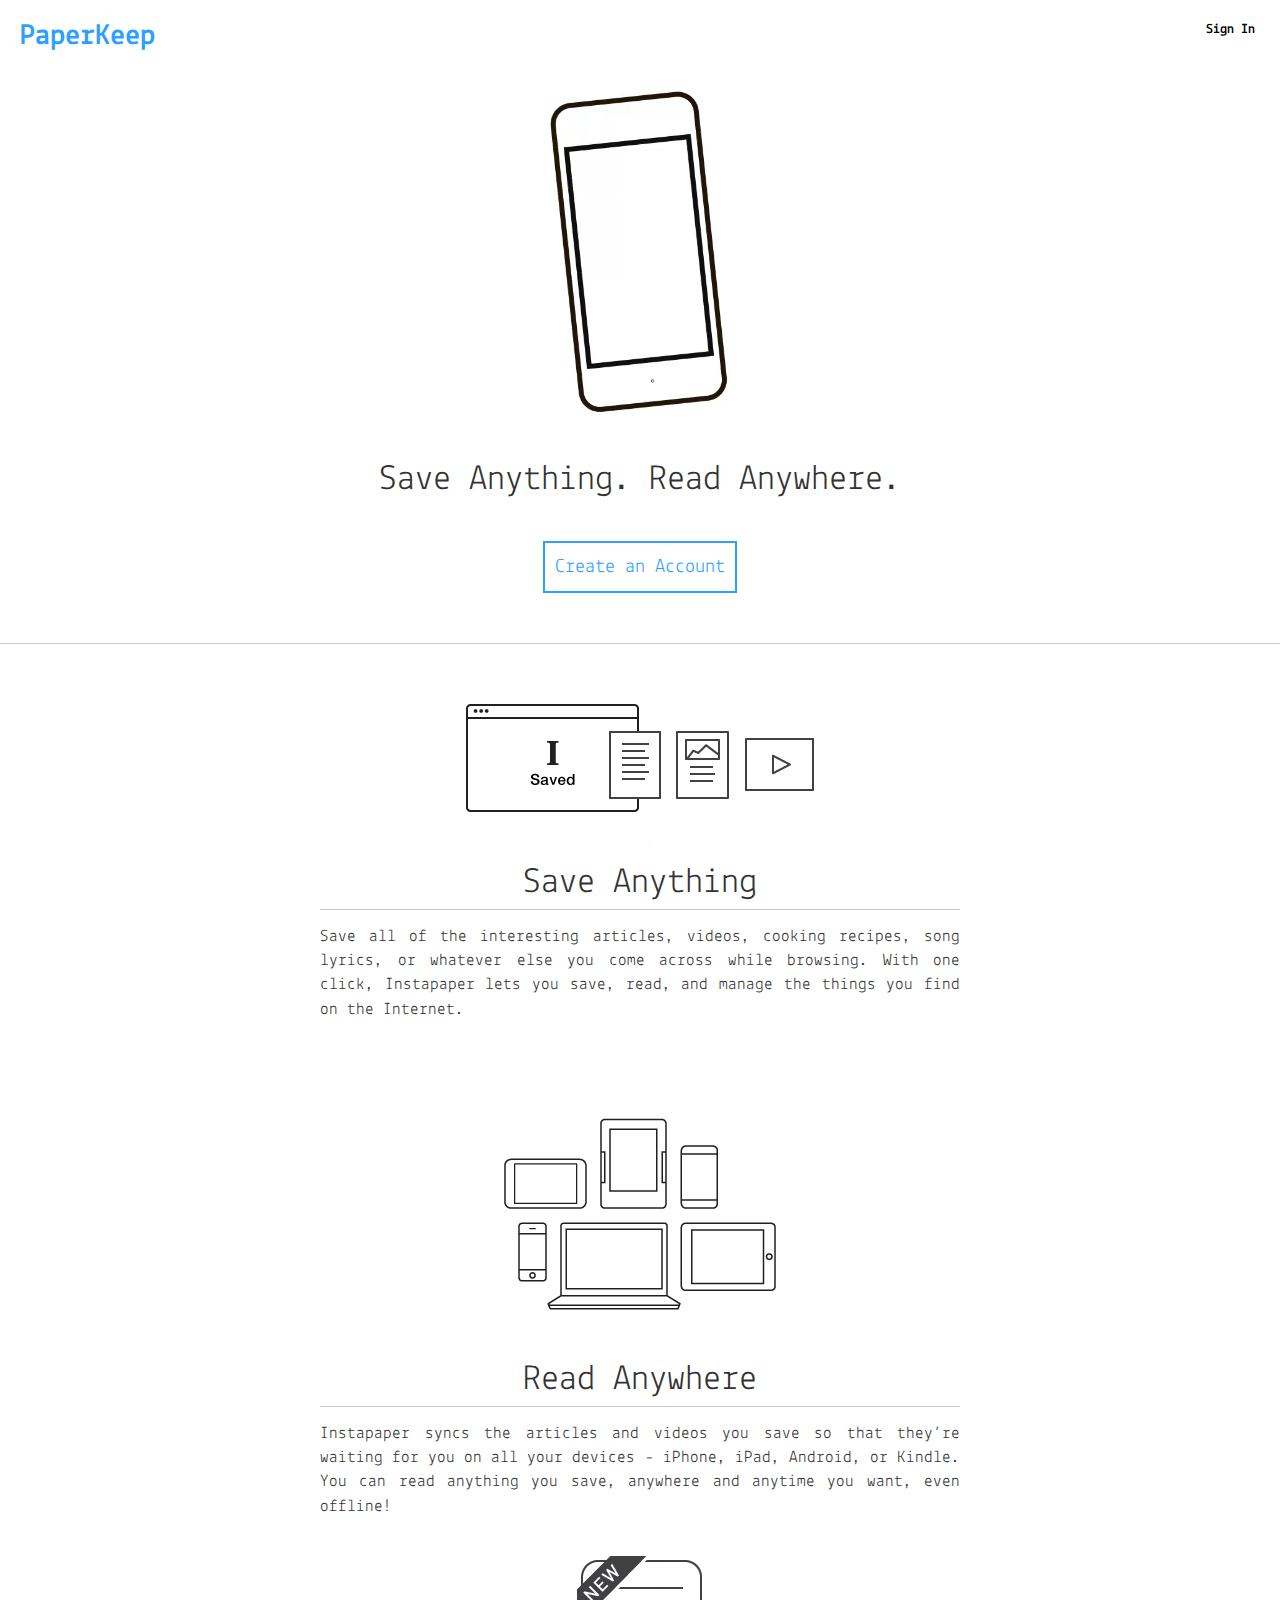
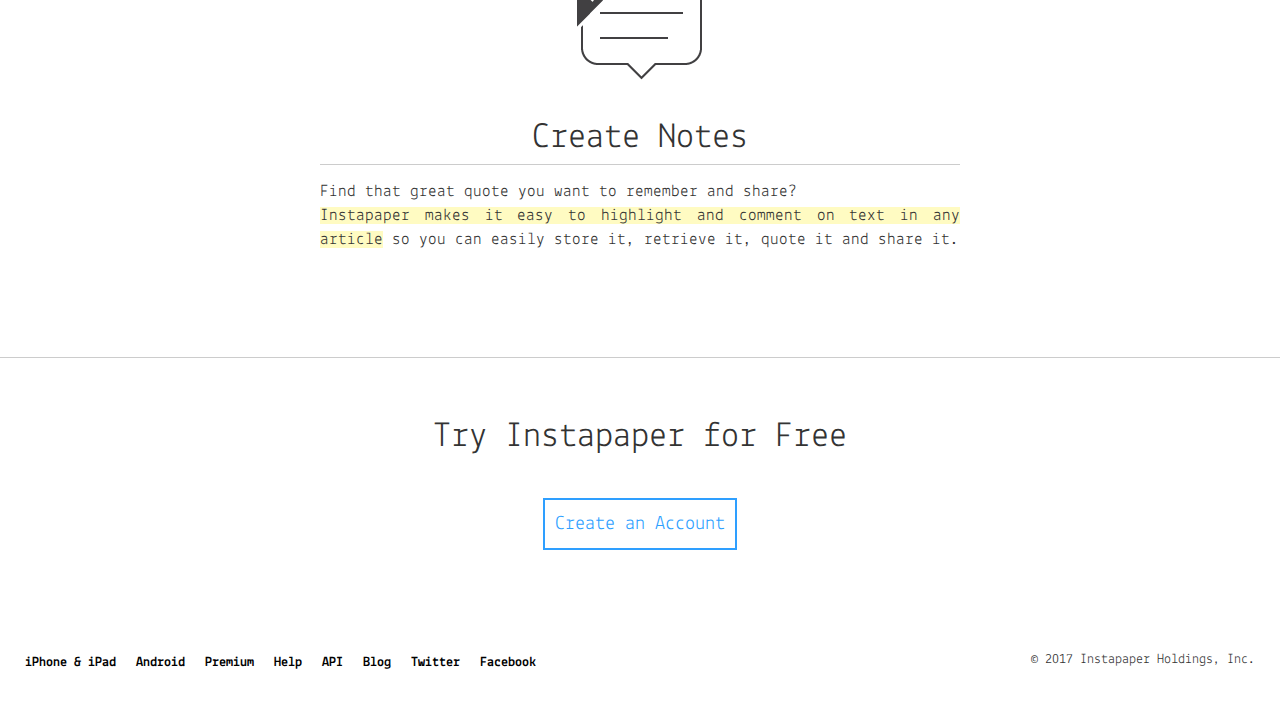
==== index.html @ 192a22cd "Readme and license files added" ====
<html>
  <head>
    <meta charset="UTF-8">
    <meta name="viewport" content="width=device-width, initial-scale=1.0">
    <meta http-equiv="X-UA-Compatible" content="ie=edge">
    <link rel="icon" href="img/favicon.png">
    <!-- Latest compiled and minified CSS -->
    <link rel="stylesheet" href="https://maxcdn.bootstrapcdn.com/bootstrap/3.3.7/css/bootstrap.min.css" integrity="sha384-BVYiiSIFeK1dGmJRAkycuHAHRg32OmUcww7on3RYdg4Va+PmSTsz/K68vbdEjh4u" crossorigin="anonymous">
    <!-- jQuery -->
    <script src="https://ajax.googleapis.com/ajax/libs/jquery/3.1.1/jquery.min.js"></script>
    <!-- Latest compiled and minified JavaScript -->
    <script src="https://maxcdn.bootstrapcdn.com/bootstrap/3.3.7/js/bootstrap.min.js" integrity="sha384-Tc5IQib027qvyjSMfHjOMaLkfuWVxZxUPnCJA7l2mCWNIpG9mGCD8wGNIcPD7Txa" crossorigin="anonymous"></script>
    <link rel="stylesheet" href="css/style.css">
    <title>Adrian Prieto</title>
  </head>
  <body>


  <!-- NAVBAR -->

  <div class="nav">
    <div class="logo">
      <a href="#"><h2><strong>PaperKeep</strong></h2></a>
    </div>
    <div class="nav-link">
        <a href="#myModal" data-toggle="modal" >Sign In</a>
    </div>
  </div><!-- END NAVBAR -->



  <!-- DESCRIPTION -->

  <section class="description margin-bottom">

    <div class="video">
      <video class="intro_video" poster="img/landing_video_poster.png" preload="" autoplay="" loop="">
        <source src="video/ip_landing_video_350kbps.mp4" type="video/mp4">
        <source src="video/ip_landing_video_350kbps.webmhd.webm" type="video/webm">
        <img class="hero_image_fallback" src="img/landing_video_fallback.png" alt="Instapaper works on iPhone, iPad, Android, Kindle, and Desktop" title="Instapaper works on iPhone, iPad, Android, Kindle, and Desktop">
      </video>
    </div>

    <div class="row header-info">
      <h1 class="center_text no-border">Save Anything. Read Anywhere.</h1>
      <div class="row">
        <div class="col-sm-4 col-sm-offset-4">
          <input type="button" class="info_button" value="Create an Account" data-toggle="modal" data-target="#myModal">
        </div>
      </div>
    </div>

    <!-- Modal -->
    <div class="modal fade" id="myModal" tabindex="-1" role="dialog" aria-labelledby="myModalLabel">
      <div class="modal-dialog" role="document">
        <div class="modal-content">

          <div class="modal-header">
            <button type="button" class="close" data-dismiss="modal" aria-label="Close"><span aria-hidden="true">&times;</span></button>
            <h3 class="modal-title" id="myModalLabel"><strong>Create an Account</strong></h3>
          </div>

          <div class="modal-body">

            <div class="row">
              <div class="labels">

                <label for="email">Email </label><br />
                <label for="password">Password </label>

              </div>

              <div class="fields">
                <div class="row">

                  <label class="mobile" for="email">Email </label>
                  <input type="email" name="email" value=""><br />

                  <label class="mobile" for="password">Password </label>
                  <input type="password" name="password" value=""><br />

                  <input class="checkbox" type="checkbox" name="keepme" value="" checked>
                  <label for="email">Keep Me logged In </label><br />

                  <input class="info_button modal-button" type="submit" name="submit" value="Create Account">
                </div>
              </div>
            </div>

          </div>

        </div>
      </div>
    </div>

  </section><!-- END DESCRIPTION -->



  <!-- SAVE -->

  <section class="save border-top">
      <div class="col-xs-10 col-xs-offset-1 col-sm-6 col-sm-offset-3">

        <div class="row">
          <img class="img-responsive"src="img/landing_save_anything.png" alt="landing_save_anything">
        </div>

        <div class="row">
          <h1>Save Anything</h1>
          <p>Save all of the interesting articles, videos, cooking recipes, song lyrics, or whatever else you come across while browsing. With one click, Instapaper lets you save, read, and manage the things you find on the Internet.</p>
        </div>

      </div>
  </section><!-- END SAVE -->



  <!-- READ -->

  <section class="read">
    <div class="col-xs-10 col-xs-offset-1 col-sm-6 col-sm-offset-3">

      <div class="row">
        <img class="img-responsive"src="img/landing_read_anywhere.png" alt="landing_read_anywhere">
      </div>

      <div class="row">
        <h1>Read Anywhere</h1>
        <p>Instapaper syncs the articles and videos you save so that they’re waiting for you on all your devices - iPhone, iPad, Android, or Kindle. You can read anything you save, anywhere and anytime you want, even offline!</p>
      </div>

    </div>
  </section><!-- END READ -->



  <!-- CREATE -->

  <section class="create margin-bottom">

    <div class="col-xs-10 col-xs-offset-1 col-sm-6 col-sm-offset-3">

      <div class="row">
        <img class="img-responsive"src="img/landing_notes.png" alt="landing_notes">
      </div>

      <div class="row">
        <h1>Create Notes</h1>
        <p>Find that great quote you want to remember and share? <br>
          <span class="highlighted">Instapaper makes it easy to highlight and comment on text in any article</span> so you can easily store it, retrieve it, quote it and share it.</p>
      </div>

    </div>

  </section><!-- END CREATE -->



  <!-- TRY -->
  <section class="try border-top">

    <div class="row header-info">
      <h1 class="center_text no-border">Try Instapaper for Free</h1>
      <div class="row">
        <div class="col-sm-4 col-sm-offset-4">
          <input type="button" class="info_button" value="Create an Account" data-toggle="modal" data-target="#myModal">
        </div>
      </div>
    </div>

  </section><!-- END TRY -->

  <footer class="nav-link">

    <div class="footer">

      <div class="links">
        <a href="#">iPhone &amp iPad</a>
        <a href="#">Android</a>
        <a href="#">Premium</a>
        <a href="#">Help</a>
        <a href="#">API</a>
        <a href="#">Blog</a>
        <a href="#">Twitter</a>
        <a href="#">Facebook</a>
      </div>

      <div class="leyend">
        <p class="copy">© 2017 Instapaper Holdings, Inc.</p>
      </div>

    </div>



  </footer>


  <!-- SCRIPTS -->

  <script src="js/script.js"></script>

  </body>
</html>
---- css/style.css ----
/* Colors

white: #FFFFFF;
black: #000000;
blue:  #2E9FFF;
cream: #FFFBC2;

*/

/* ********* FONTS ********* */

@import url('https://fonts.googleapis.com/css?family=Lekton:400,400i,700');
@import url('https://fonts.googleapis.com/css?family=Lato:400,700');

* {
  -moz-box-sizing: border-box;
  -webkit-box-sizing: border-box;
  box-sizing: border-box;
}

body {
  font-family: 'Lekton', sans-serif;
  background-color: #FFFFFF;
}

/* ********* NAV ********* */

.nav {
  min-height: 57px;
}

.logo {
  padding-left: 20px;
  float: left;
}

.nav a {
  color: #2E9FFF;
  float: right;
}

.nav-link {
  padding: 20px 25px 15px 15px;
}

.nav-link a {
  font-weight: bold;
  color: #000000;
}

/* ********* SECTION ********* */

section {
  min-height: 428px;
}

section {
  padding-top: 40px;
}

section img {
  margin: 0 auto;
}

section h1 {
  text-align: center;
  border-bottom: 1px solid #ccc;
  padding-bottom: 5px;
  margin-bottom: 15px;
}

section p {
  font-size: 17px;
  text-align: justify;
}

.margin-bottom {
  margin-bottom: 30px;
}

.border-top {
  border-top: 1px solid #ccc;
}


/* ********* DESCRIPTION ********* */

section.description {
  padding-top: 0;
}

.intro_video {
  margin: 0 auto;
  display: block;
  max-height: 378px;
}

.video_info {
  vertical-align: middle;
}

.header_info h1 {
  font-size: 48px;
}

.center_text {
  text-align: center;
  margin-left: 15%;
  margin-right: 15%;
}

input.info_button {
  font-size: 20px;
  margin: 20px auto;
  padding: 10px;
  display: block;
  background-color: #FFFFFF;
  color: #2E9FFF;
  border: 2px solid #2E9FFF;
  transition: background-color 0.3s ease;
}

input.info_button:hover {
  color: #FFFFFF;
  background-color: #2E9FFF;
}


/* ********* SAVE ********* */

section h1.no-border {
  border-bottom: none;
}

/* ********* CREATE ********* */

p span.highlighted {
  background: #FFFBC2;
}

/* ********* TRY ********* */

section.try {
  min-height: 241px;
}

section.try h1.noborder {
  font-size: xx-large;
}

.try {
  padding-bottom: 60px;
}

/* ********* FOOTER ********* */

footer {
  text-align: center;
}

footer.nav-link {
  margin-bottom: 30px;
}

.links {
  float: left;
  width: 60%;
}

.leyend {
  float: right;
  width: 40%;
}

.footer {
  padding-bottom: 10px;
}

.footer a {
  float: left;
  margin: 3px auto;
  padding: 0 10px 0 10px;
  text-align: center;
}

.footer p {
  float: right;
}

/* ********* MODAL ********* */

.modal {
  font-family: 'Lato', sans-serif;
  margin-top: 100px;
}

h3.modal-title {
  margin-left: 15px;
}

.labels {
  margin-top: 25px;
  margin-bottom: 60px;
  float: left;
  width: 30%;
}

.labels label {
  padding-left: 25px;
  padding-bottom: 20px;
  font-size: 18px;
}

label.mobile {
  display: none;
}

.fields {
  margin-top: 10px;
  float: right;
  width: 70%;
}

.fields input {
  width: 80%;
  margin-bottom: 20px;
  margin-right: 10px;
  font-size: 18px;
}

.fields input.checkbox {
  width: 5%;
  display: inline;
}

.info_button.modal-button {
  float: left;
  color: #FFFFFF;
  background-color: #000000;
  border: 2px solid #000000;
}

.info_button.modal-button:hover {
  background-color: #FFFFFF;
  color: #000000;
}


/* ********* MEDIA QUERIES ********* */

/* Medium Screen */
@media screen and (max-width: 768px) {


  .intro_video {
    max-height: 300;
  }

  .video_info h1 {
    font-size: 30px;
  }

  /* FOOTER */

  footer.nav-link {
    margin-bottom: 0;
  }

  .footer a {
    float: none;
    margin-top: 0px;
  }

  .footer p.copy {
    margin-top: 15px;
    float: none;
    text-align: center;
  }

  .links {
    float: none;
    width: 100%;
  }

  .leyend {
    float: none;
    width: 100%;
  }

  .labels {
    display: none;
  }

  .fields {
    width: 80%;
    margin: 0 auto;
  }

  .fields input {
    font-size: 13px;
    margin-right: 0;
    min-height: 40px;
  }

  label.mobile {
    display: block;
  }

  .modal {
    margin: 0;
  }

  .modal-body {
    height: 100%;
  }

}

/* Portrait Phone and Landscape */
@media screen and (max-width: 540px) {

  .intro_video {
    max-height: 255px;
  }

  .footer {
    padding-bottom: 10px;
  }

}
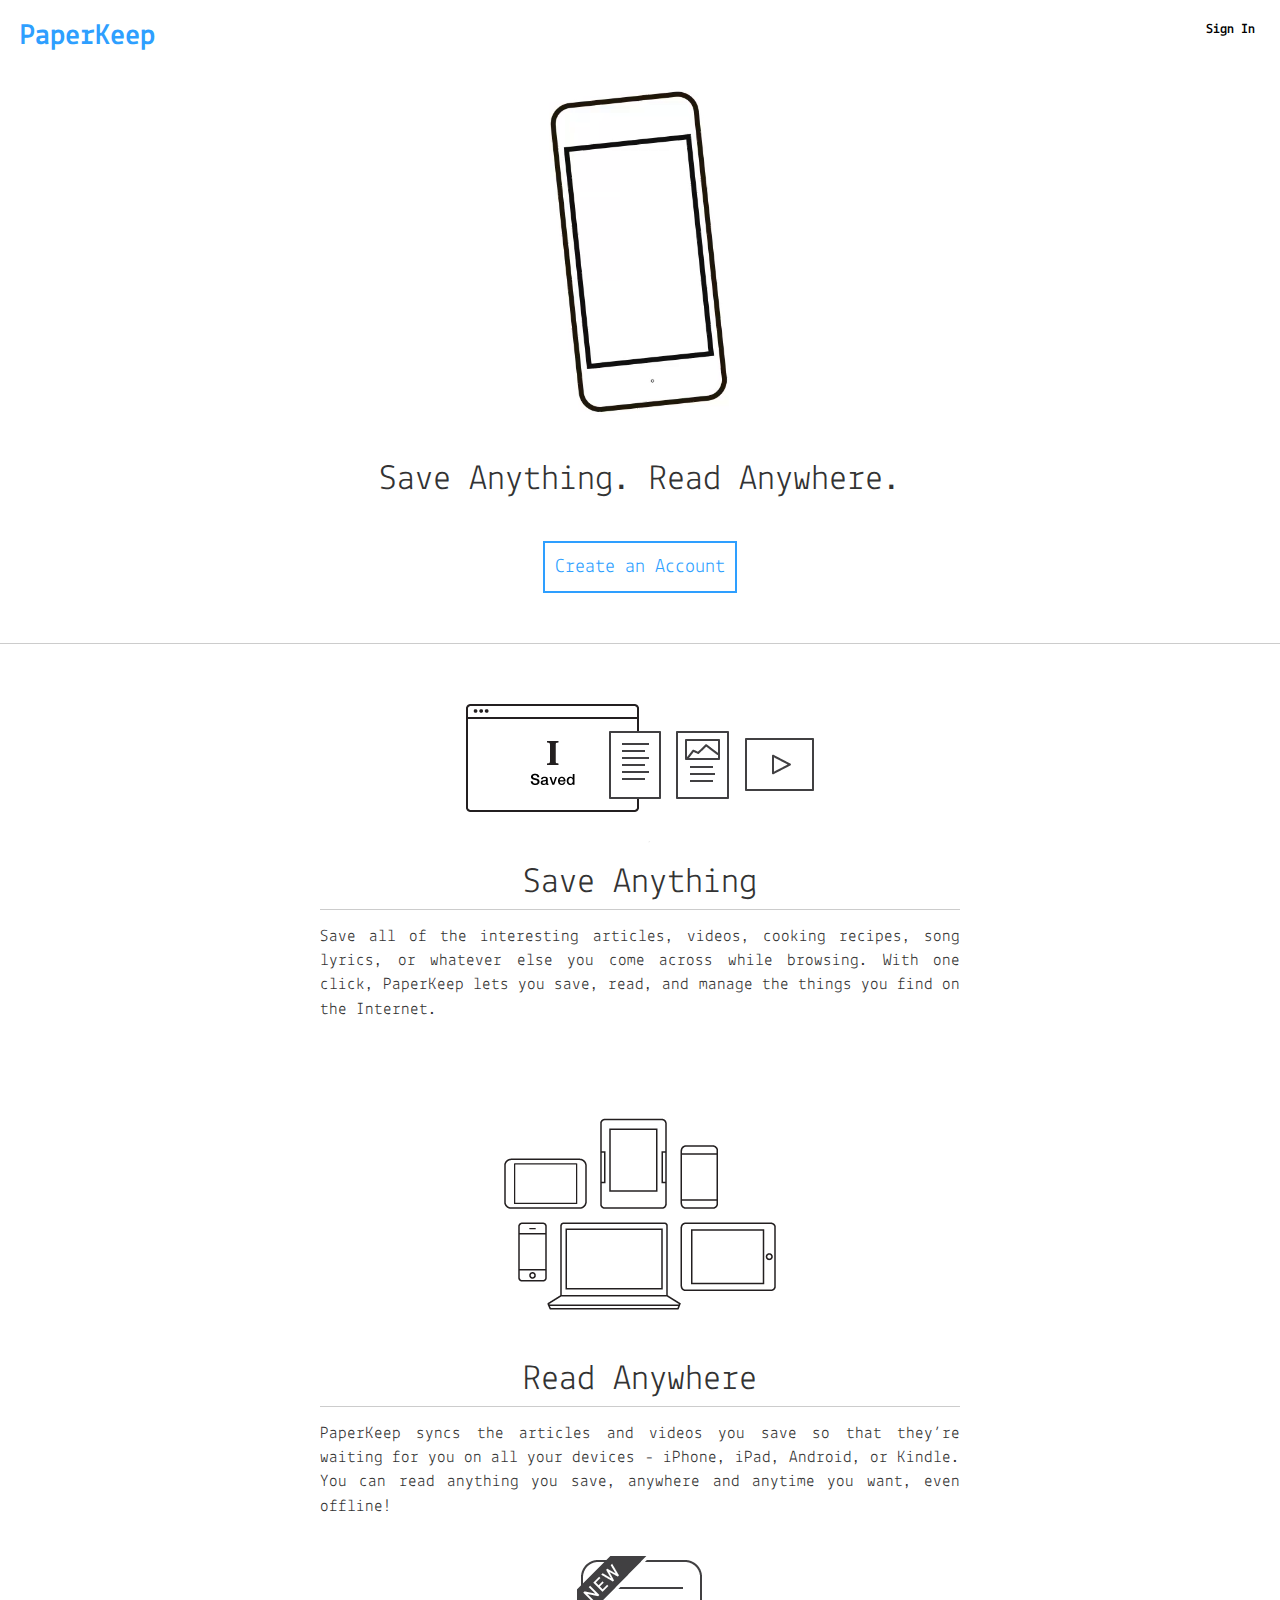
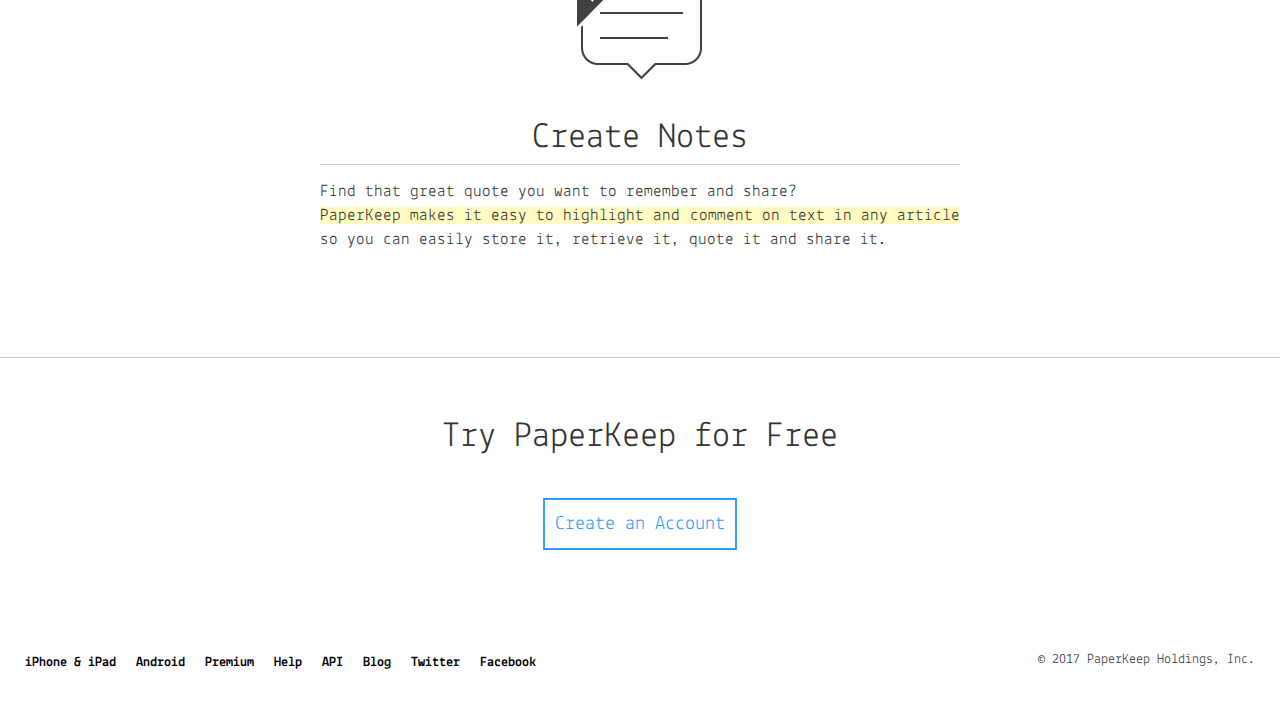
==== commit 5beb9057: "landing page refactored" ====
--- a/index.html
+++ b/index.html
@@ -37,7 +37,7 @@
       <video class="intro_video" poster="img/landing_video_poster.png" preload="" autoplay="" loop="">
         <source src="video/ip_landing_video_350kbps.mp4" type="video/mp4">
         <source src="video/ip_landing_video_350kbps.webmhd.webm" type="video/webm">
-        <img class="hero_image_fallback" src="img/landing_video_fallback.png" alt="Instapaper works on iPhone, iPad, Android, Kindle, and Desktop" title="Instapaper works on iPhone, iPad, Android, Kindle, and Desktop">
+        <img class="hero_image_fallback" src="img/landing_video_fallback.png" alt="PaperKeep works on iPhone, iPad, Android, Kindle, and Desktop" title="PaperKeep works on iPhone, iPad, Android, Kindle, and Desktop">
       </video>
     </div>
 
@@ -108,7 +108,7 @@
 
         <div class="row">
           <h1>Save Anything</h1>
-          <p>Save all of the interesting articles, videos, cooking recipes, song lyrics, or whatever else you come across while browsing. With one click, Instapaper lets you save, read, and manage the things you find on the Internet.</p>
+          <p>Save all of the interesting articles, videos, cooking recipes, song lyrics, or whatever else you come across while browsing. With one click, PaperKeep lets you save, read, and manage the things you find on the Internet.</p>
         </div>
 
       </div>
@@ -127,7 +127,7 @@
 
       <div class="row">
         <h1>Read Anywhere</h1>
-        <p>Instapaper syncs the articles and videos you save so that they’re waiting for you on all your devices - iPhone, iPad, Android, or Kindle. You can read anything you save, anywhere and anytime you want, even offline!</p>
+        <p>PaperKeep syncs the articles and videos you save so that they’re waiting for you on all your devices - iPhone, iPad, Android, or Kindle. You can read anything you save, anywhere and anytime you want, even offline!</p>
       </div>
 
     </div>
@@ -148,7 +148,7 @@
       <div class="row">
         <h1>Create Notes</h1>
         <p>Find that great quote you want to remember and share? <br>
-          <span class="highlighted">Instapaper makes it easy to highlight and comment on text in any article</span> so you can easily store it, retrieve it, quote it and share it.</p>
+          <span class="highlighted">PaperKeep makes it easy to highlight and comment on text in any article</span> so you can easily store it, retrieve it, quote it and share it.</p>
       </div>
 
     </div>
@@ -161,7 +161,7 @@
   <section class="try border-top">
 
     <div class="row header-info">
-      <h1 class="center_text no-border">Try Instapaper for Free</h1>
+      <h1 class="center_text no-border">Try PaperKeep for Free</h1>
       <div class="row">
         <div class="col-sm-4 col-sm-offset-4">
           <input type="button" class="info_button" value="Create an Account" data-toggle="modal" data-target="#myModal">
@@ -187,7 +187,7 @@
       </div>
 
       <div class="leyend">
-        <p class="copy">© 2017 Instapaper Holdings, Inc.</p>
+        <p class="copy">© 2017 PaperKeep Holdings, Inc.</p>
       </div>
 
     </div>
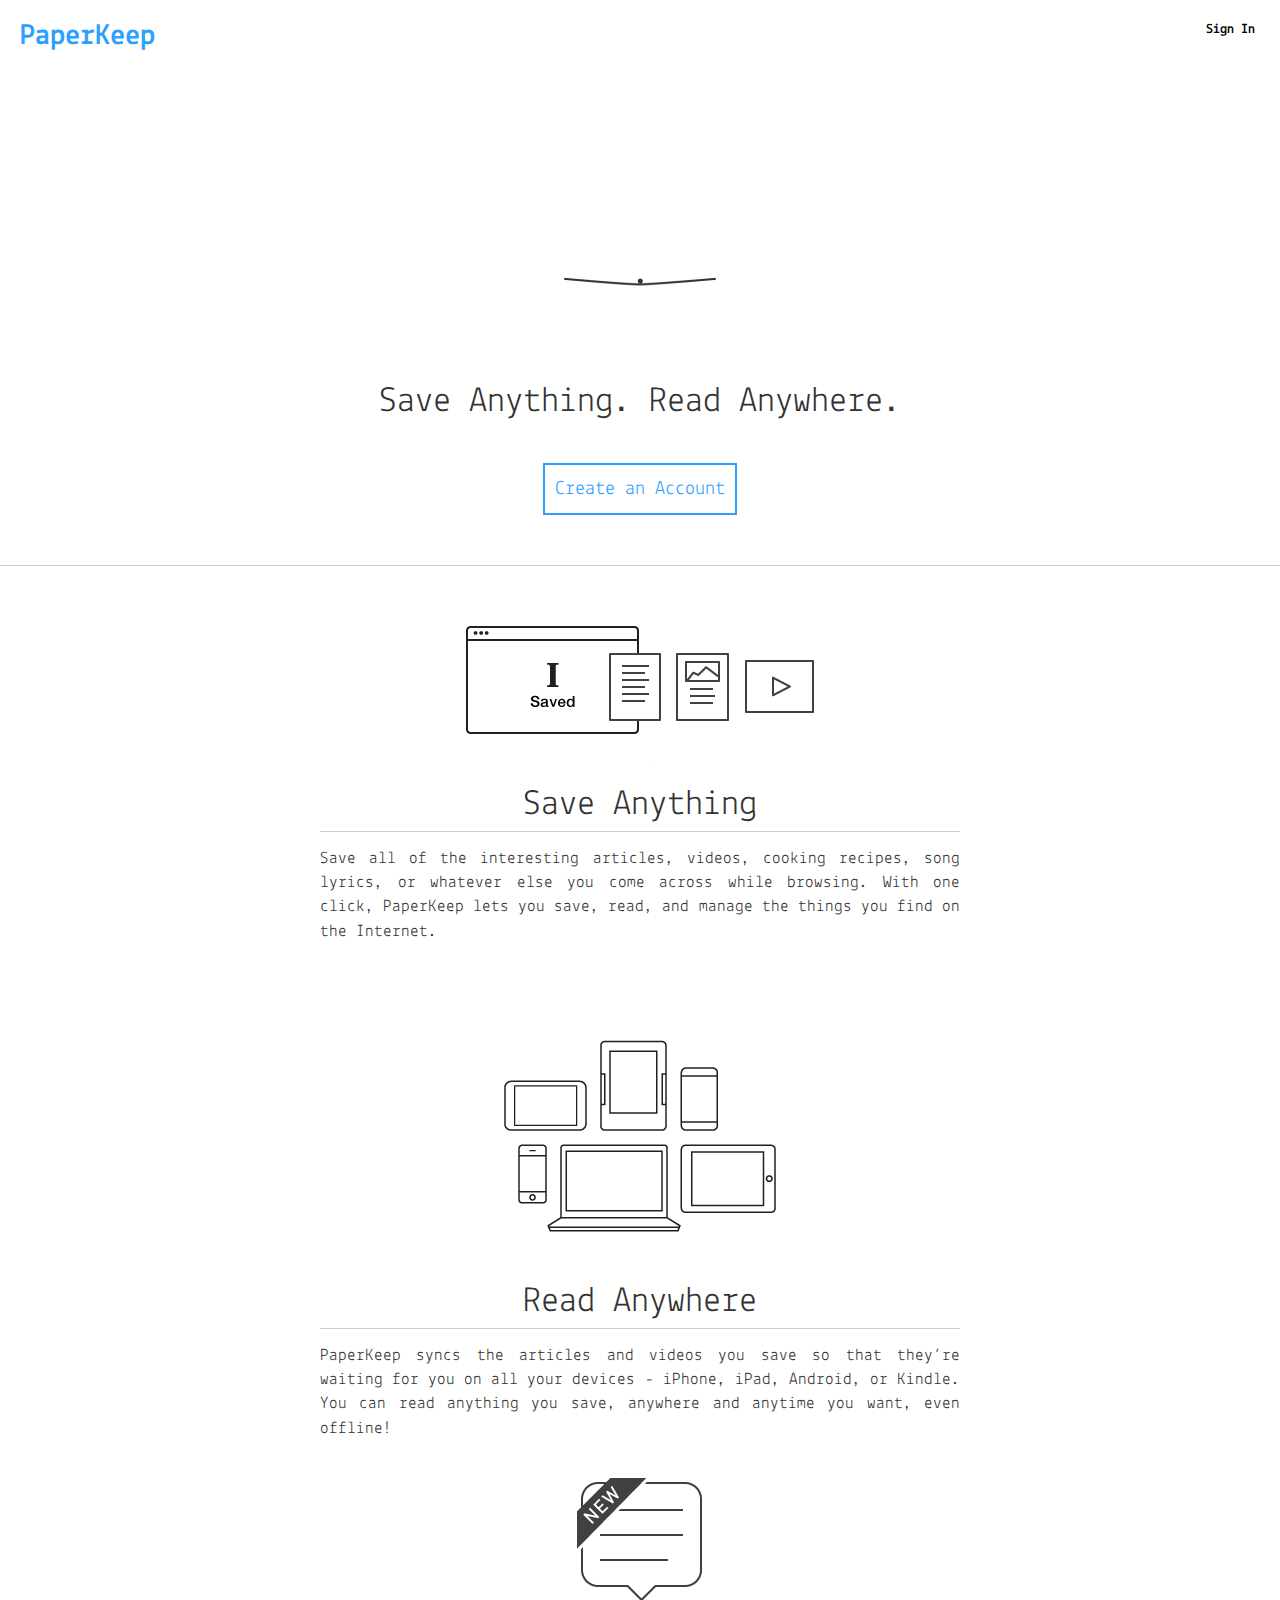
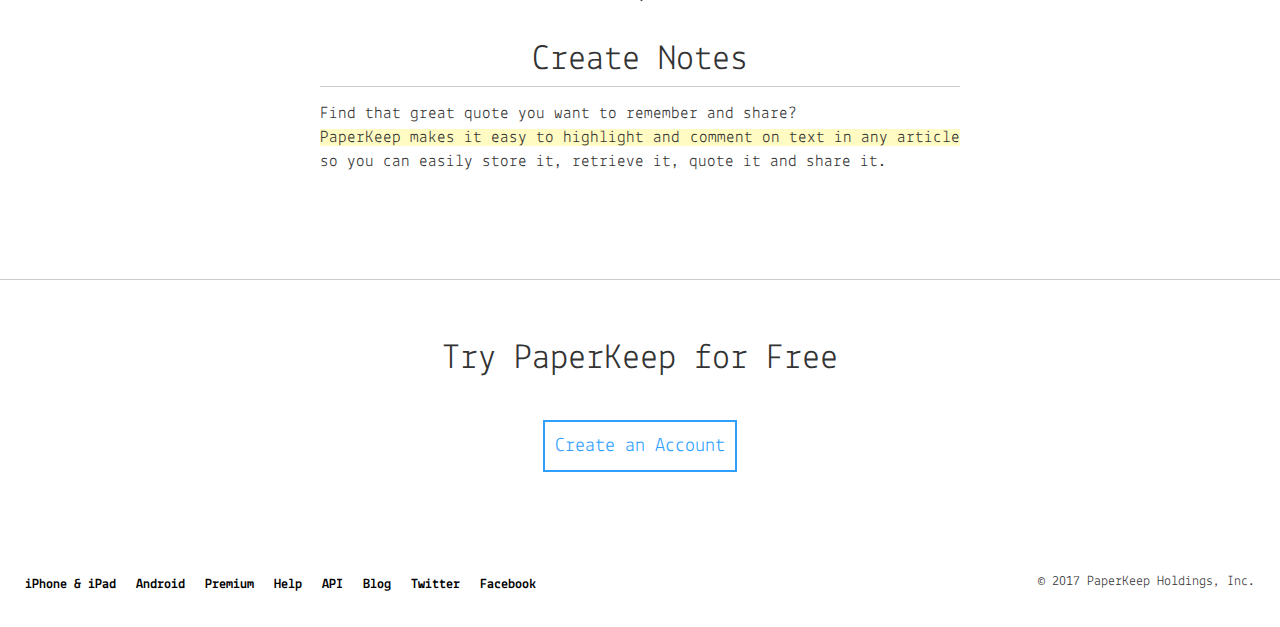
==== commit 68459aa2: "switched main video to gif" ====
--- a/index.html
+++ b/index.html
@@ -1,7 +1,7 @@
 <html>
   <head>
     <meta charset="UTF-8">
-    <meta name="viewport" content="width=device-width, initial-scale=1.0">
+    <meta name="viewport" content="width=device-width, initial-scale=1.0, maximum-scale=1.0, minimum-scale=1.0, user-scalable=no" />
     <meta http-equiv="X-UA-Compatible" content="ie=edge">
     <link rel="icon" href="img/favicon.png">
     <!-- Latest compiled and minified CSS -->
@@ -10,6 +10,8 @@
     <script src="https://ajax.googleapis.com/ajax/libs/jquery/3.1.1/jquery.min.js"></script>
     <!-- Latest compiled and minified JavaScript -->
     <script src="https://maxcdn.bootstrapcdn.com/bootstrap/3.3.7/js/bootstrap.min.js" integrity="sha384-Tc5IQib027qvyjSMfHjOMaLkfuWVxZxUPnCJA7l2mCWNIpG9mGCD8wGNIcPD7Txa" crossorigin="anonymous"></script>
+    <link href="https://fonts.googleapis.com/css?family=Lekton:400,400i,700" rel="stylesheet">
+    <link href="https://fonts.googleapis.com/css?family=Lato:400,700" rel="stylesheet">
     <link rel="stylesheet" href="css/style.css">
     <title>Adrian Prieto</title>
   </head>
@@ -33,12 +35,8 @@
 
   <section class="description margin-bottom">
 
-    <div class="video">
-      <video class="intro_video" poster="img/landing_video_poster.png" preload="" autoplay="" loop="">
-        <source src="video/ip_landing_video_350kbps.mp4" type="video/mp4">
-        <source src="video/ip_landing_video_350kbps.webmhd.webm" type="video/webm">
-        <img class="hero_image_fallback" src="img/landing_video_fallback.png" alt="PaperKeep works on iPhone, iPad, Android, Kindle, and Desktop" title="PaperKeep works on iPhone, iPad, Android, Kindle, and Desktop">
-      </video>
+    <div class="animation">
+      <img class="img-responsive" src="img/responsive_stats.gif" alt="PaperKeep works on iPhone, iPad, Android, Kindle, and Desktop" title="PaperKeep works on iPhone, iPad, Android, Kindle, and Desktop">
     </div>
 
     <div class="row header-info">
--- a/css/style.css
+++ b/css/style.css
@@ -8,9 +8,6 @@
 */
 
 /* ********* FONTS ********* */
-
-@import url('https://fonts.googleapis.com/css?family=Lekton:400,400i,700');
-@import url('https://fonts.googleapis.com/css?family=Lato:400,700');
 
 * {
   -moz-box-sizing: border-box;
@@ -89,15 +86,15 @@
   padding-top: 0;
 }
 
-.intro_video {
+.animation {
   margin: 0 auto;
-  display: block;
-  max-height: 378px;
-}
-
-.video_info {
-  vertical-align: middle;
-}
+}
+
+.animation img {
+    margin: 0 auto;
+    max-height: 300px
+}
+
 
 .header_info h1 {
   font-size: 48px;
@@ -328,3 +325,17 @@
   }
 
 }
+
+/* Portrait Phone and Landscape */
+@media screen and (max-width: 320px) {
+
+  .intro_video {
+    max-height: 200px;
+    margin: 0 auto;
+  }
+
+  section h1.no-border {
+    font-size: xx-large;
+  }
+
+}
